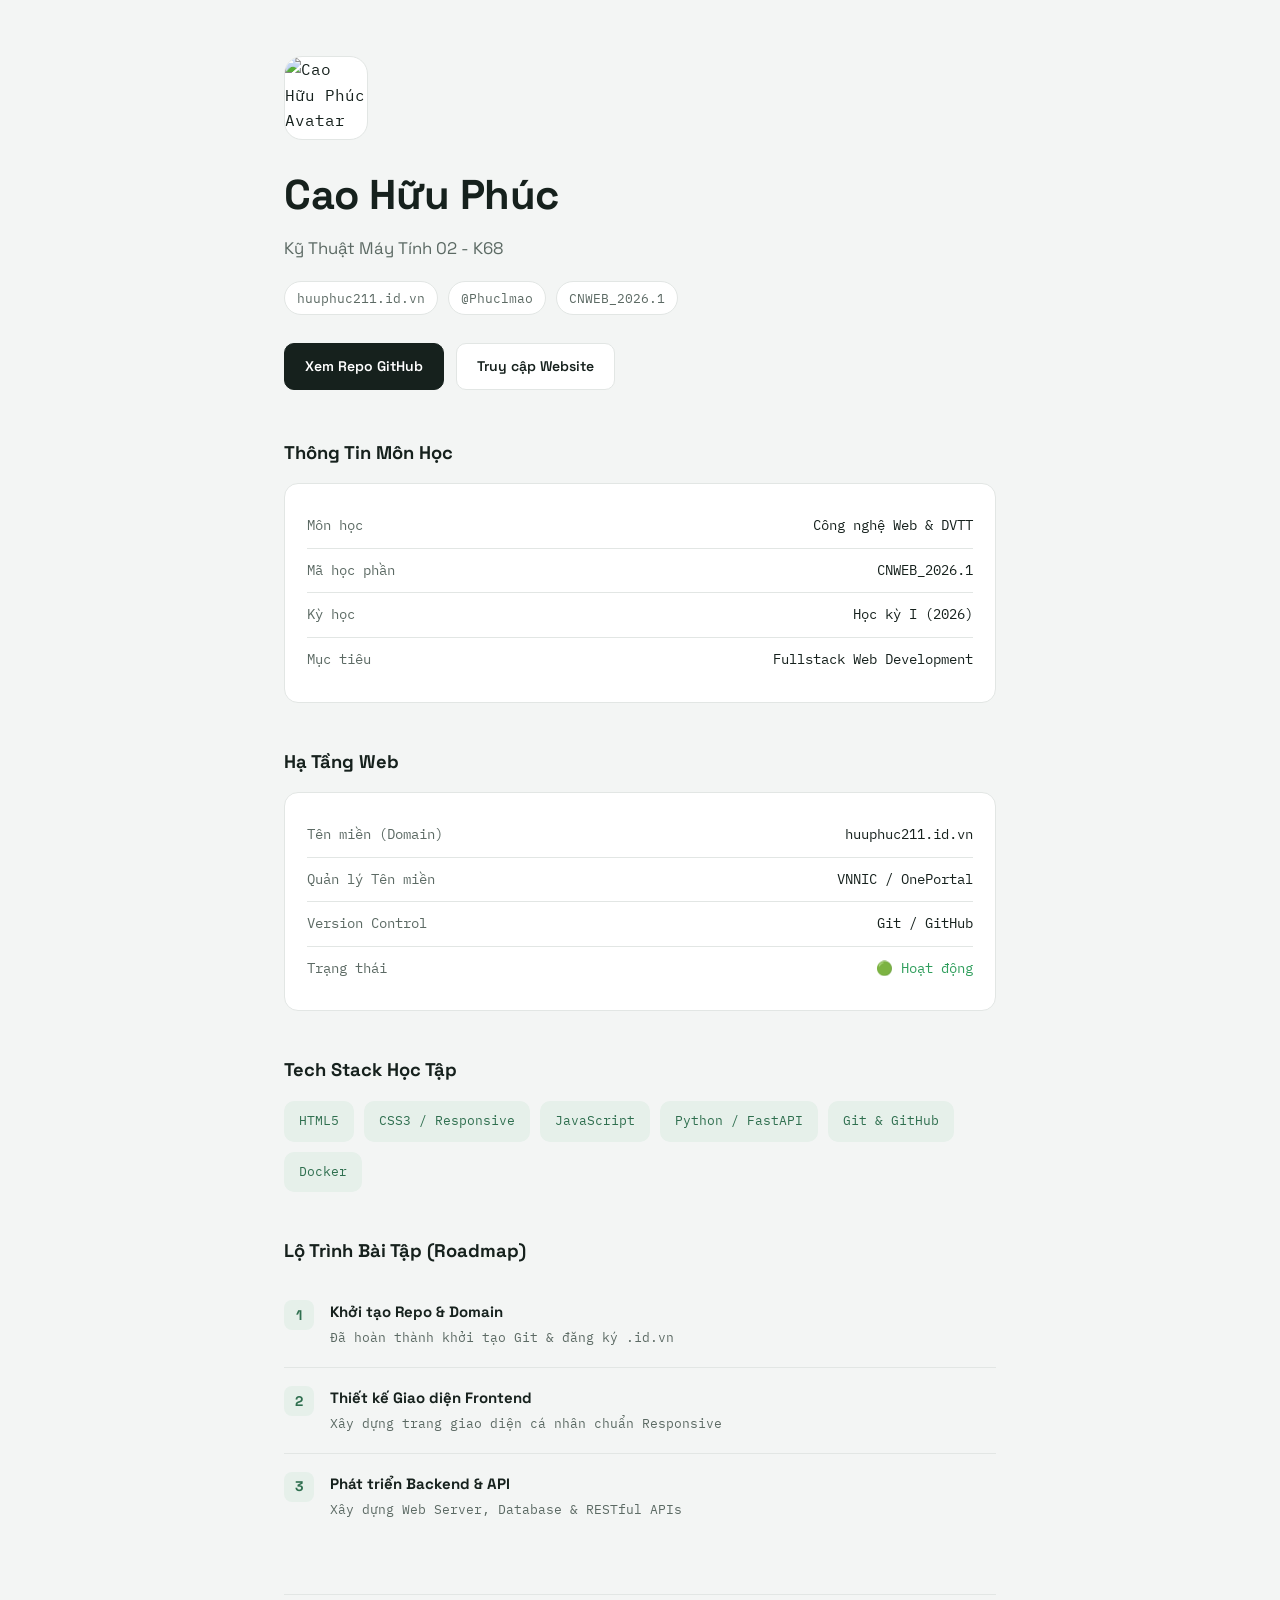
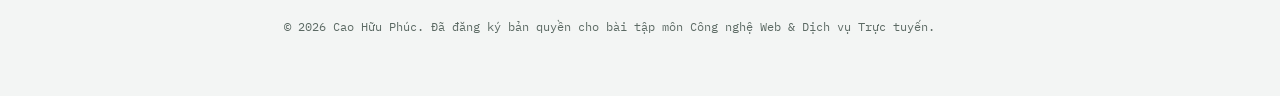
==== index.html @ 86d5ca9c "first commit" ====
<!DOCTYPE html>
<html lang="vi">
<head>
<meta charset="UTF-8">
<meta name="viewport" content="width=device-width, initial-scale=1.0">
<title>Cao Hữu Phúc | CNWEB_2026.1 Portfolio</title>
<meta name="description" content="Trang cá nhân & Hồ sơ môn học Công nghệ Web và Dịch vụ Trực tuyến - Cao Hữu Phúc">
<link rel="preconnect" href="https://fonts.googleapis.com">
<link rel="preconnect" href="https://fonts.gstatic.com" crossorigin>
<link href="https://fonts.googleapis.com/css2?family=Space+Grotesk:wght@400;500;600;700&family=IBM+Plex+Mono:wght@400;500&display=swap" rel="stylesheet">
<style>
  :root{
    --bg:#f3f5f4;
    --surface:#ffffff;
    --border:#e2e6e4;
    --ink:#16211d;
    --muted:#5c6a64;
    --accent:#2f6f4f;
    --accent-soft:#e6f0ea;
    --live:#2f9e5c;
    --font-head:'Space Grotesk', system-ui, sans-serif;
    --font-body:'IBM Plex Mono', ui-monospace, monospace;
  }
  *{box-sizing:border-box;}
  body{
    margin:0;
    background:var(--bg);
    color:var(--ink);
    font-family:var(--font-body);
    line-height:1.6;
  }
  .wrap{ max-width:760px; margin:0 auto; padding:56px 24px 60px; }

  /* Header */
  .avatar{
    width:84px;height:84px;border-radius:18px;
    object-fit:cover;
    border:1px solid var(--border);
    background:var(--surface);
    display:block;
    margin-bottom:22px;
  }
  h1{
    font-family:var(--font-head);
    font-size:clamp(2rem,5vw,2.6rem);
    font-weight:700;
    margin:0 0 6px;
    letter-spacing:-0.01em;
  }
  .role{
    font-family:var(--font-head);
    font-size:1.05rem;
    color:var(--muted);
    margin:0 0 20px;
  }
  .badges{
    display:flex; flex-wrap:wrap; gap:10px;
    margin-bottom:28px;
  }
  .badge{
    font-size:12.5px;
    padding:6px 12px;
    border:1px solid var(--border);
    border-radius:999px;
    background:var(--surface);
    color:var(--muted);
  }
  .cta-row{ display:flex; gap:12px; flex-wrap:wrap; margin-bottom:48px; }
  .btn{
    font-family:var(--font-head);
    font-weight:600;
    font-size:14px;
    text-decoration:none;
    padding:11px 20px;
    border-radius:10px;
    border:1px solid var(--border);
    color:var(--ink);
    background:var(--surface);
  }
  .btn.solid{ background:var(--ink); color:#fff; border-color:var(--ink); }

  /* Section */
  h2{
    font-family:var(--font-head);
    font-size:1.15rem;
    font-weight:700;
    margin:0 0 16px;
  }
  .section{ margin-bottom:44px; }
  .card{
    background:var(--surface);
    border:1px solid var(--border);
    border-radius:14px;
    padding:20px 22px;
  }
  .kv-row{
    display:flex; justify-content:space-between; gap:16px;
    padding:11px 0;
    border-top:1px solid var(--border);
    font-size:13.5px;
  }
  .kv-row:first-child{ border-top:none; }
  .kv-row dt{ color:var(--muted); }
  .kv-row dd{ margin:0; text-align:right; }
  .status-dot{ color:var(--live); }

  /* Tech stack */
  .tags{ display:flex; flex-wrap:wrap; gap:10px; }
  .tag{
    font-size:13px;
    padding:9px 14px;
    border-radius:10px;
    background:var(--accent-soft);
    color:var(--accent);
    border:1px solid transparent;
  }

  /* Roadmap */
  .roadmap{ list-style:none; margin:0; padding:0; }
  .roadmap li{
    display:flex; gap:16px;
    padding:18px 0;
    border-top:1px solid var(--border);
  }
  .roadmap li:first-child{ border-top:none; }
  .num{
    font-family:var(--font-head);
    font-weight:700;
    font-size:14px;
    width:30px;height:30px;flex-shrink:0;
    border-radius:8px;
    background:var(--accent-soft);
    color:var(--accent);
    display:flex;align-items:center;justify-content:center;
  }
  .roadmap h3{
    font-family:var(--font-head);
    font-size:15px; margin:0 0 4px;
  }
  .roadmap p{ margin:0; font-size:13px; color:var(--muted); }

  footer{
    margin-top:56px;
    padding-top:22px;
    border-top:1px solid var(--border);
    font-size:12px;
    color:var(--muted);
  }
</style>
</head>
<body>
<div class="wrap">

  <img class="avatar" src="https://github.com/Phuclmao.png" alt="Cao Hữu Phúc Avatar">

  <h1>Cao Hữu Phúc</h1>
  <p class="role">Kỹ Thuật Máy Tính 02 - K68</p>

  <div class="badges">
    <span class="badge">huuphuc211.id.vn</span>
    <span class="badge">@Phuclmao</span>
    <span class="badge">CNWEB_2026.1</span>
  </div>

  <div class="cta-row">
    <a class="btn solid" href="https://github.com/Phuclmao/CNWEB_2026.1">Xem Repo GitHub</a>
    <a class="btn" href="https://huuphuc211.id.vn">Truy cập Website</a>
  </div>

  <div class="section">
    <h2>Thông Tin Môn Học</h2>
    <div class="card">
      <dl style="margin:0;">
        <div class="kv-row"><dt>Môn học</dt><dd>Công nghệ Web &amp; DVTT</dd></div>
        <div class="kv-row"><dt>Mã học phần</dt><dd>CNWEB_2026.1</dd></div>
        <div class="kv-row"><dt>Kỳ học</dt><dd>Học kỳ I (2026)</dd></div>
        <div class="kv-row"><dt>Mục tiêu</dt><dd>Fullstack Web Development</dd></div>
      </dl>
    </div>
  </div>

  <div class="section">
    <h2>Hạ Tầng Web</h2>
    <div class="card">
      <dl style="margin:0;">
        <div class="kv-row"><dt>Tên miền (Domain)</dt><dd>huuphuc211.id.vn</dd></div>
        <div class="kv-row"><dt>Quản lý Tên miền</dt><dd>VNNIC / OnePortal</dd></div>
        <div class="kv-row"><dt>Version Control</dt><dd>Git / GitHub</dd></div>
        <div class="kv-row"><dt>Trạng thái</dt><dd class="status-dot">🟢 Hoạt động</dd></div>
      </dl>
    </div>
  </div>

  <div class="section">
    <h2>Tech Stack Học Tập</h2>
    <div class="tags">
      <span class="tag">HTML5</span>
      <span class="tag">CSS3 / Responsive</span>
      <span class="tag">JavaScript</span>
      <span class="tag">Python / FastAPI</span>
      <span class="tag">Git &amp; GitHub</span>
      <span class="tag">Docker</span>
    </div>
  </div>

  <div class="section">
    <h2>Lộ Trình Bài Tập (Roadmap)</h2>
    <ol class="roadmap">
      <li>
        <span class="num">1</span>
        <div>
          <h3>Khởi tạo Repo &amp; Domain</h3>
          <p>Đã hoàn thành khởi tạo Git &amp; đăng ký .id.vn</p>
        </div>
      </li>
      <li>
        <span class="num">2</span>
        <div>
          <h3>Thiết kế Giao diện Frontend</h3>
          <p>Xây dựng trang giao diện cá nhân chuẩn Responsive</p>
        </div>
      </li>
      <li>
        <span class="num">3</span>
        <div>
          <h3>Phát triển Backend &amp; API</h3>
          <p>Xây dựng Web Server, Database &amp; RESTful APIs</p>
        </div>
      </li>
    </ol>
  </div>

  <footer>
    © 2026 Cao Hữu Phúc. Đã đăng ký bản quyền cho bài tập môn Công nghệ Web &amp; Dịch vụ Trực tuyến.
  </footer>

</div>
</body>
</html>
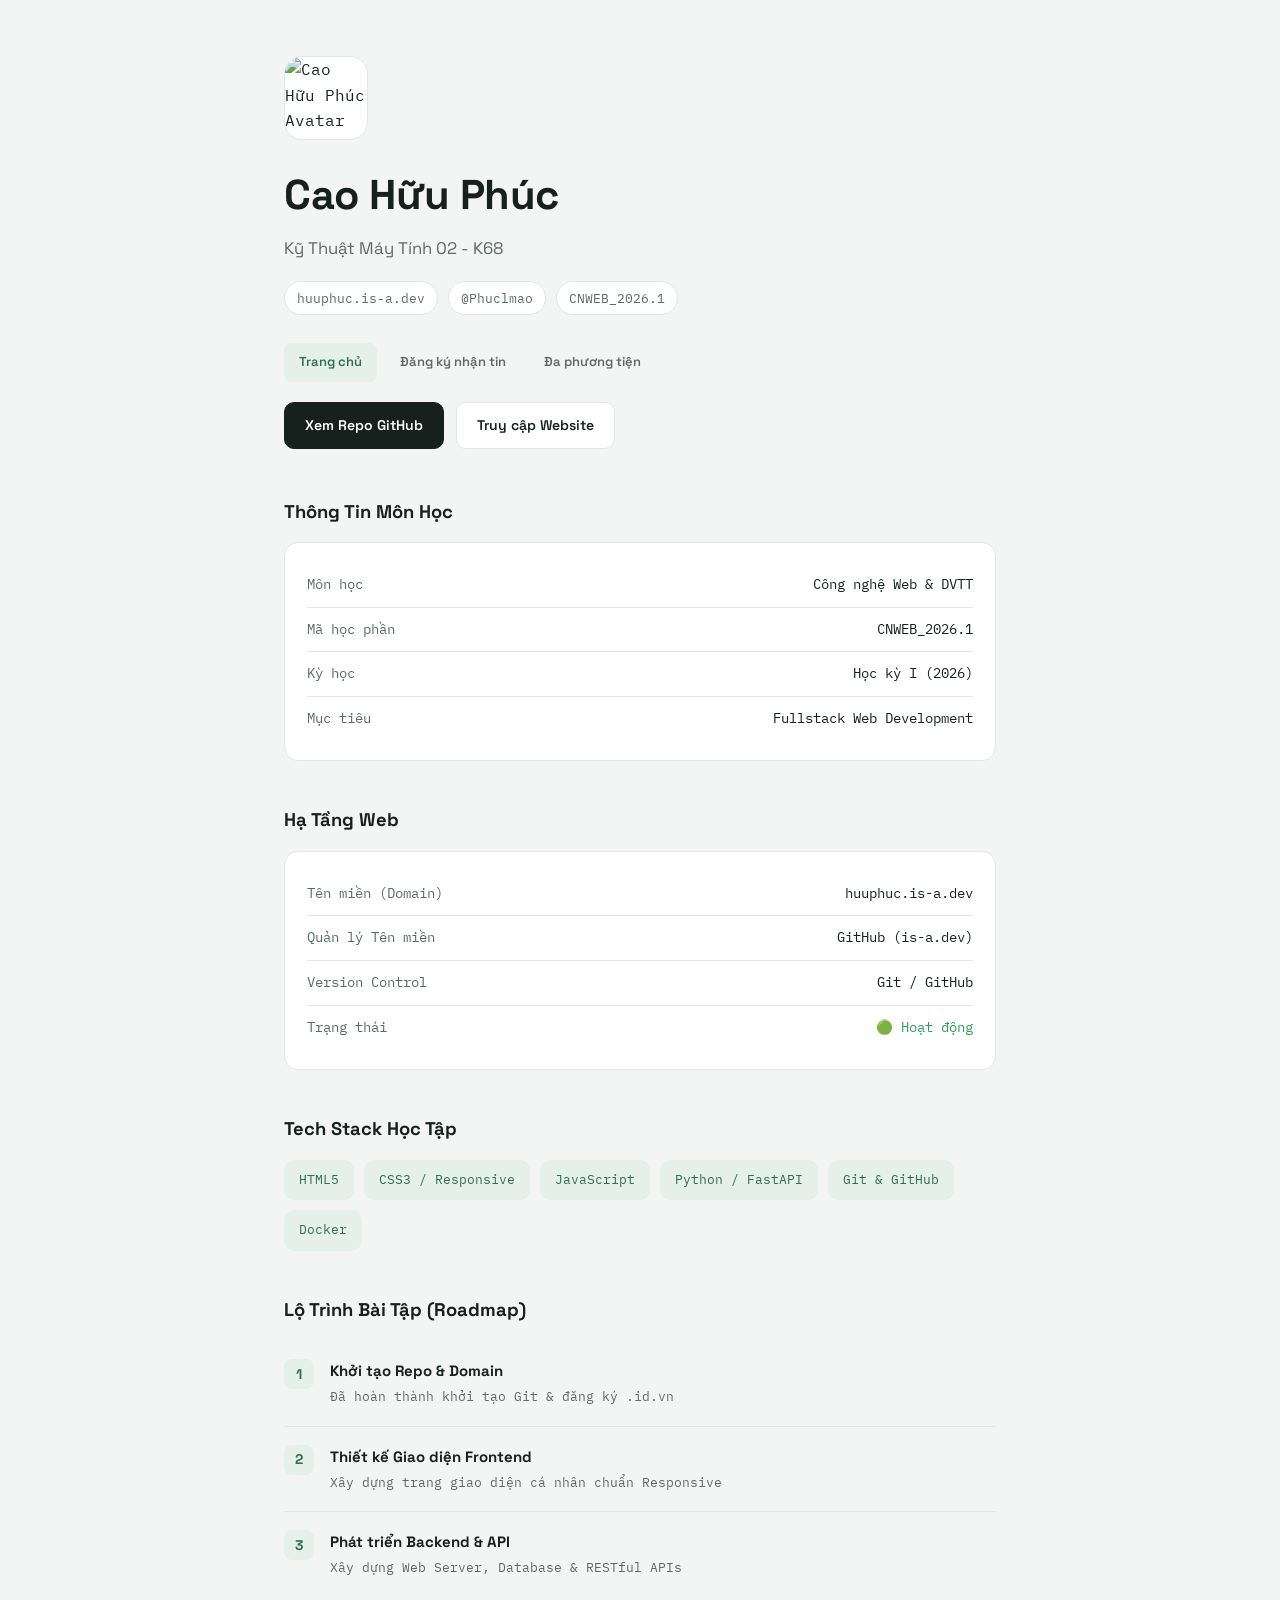
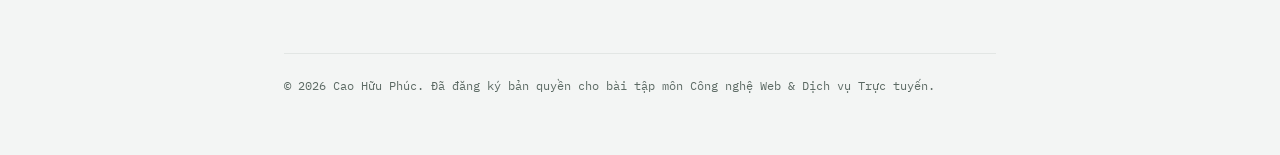
==== commit ae806d75: "Add files via upload" ====
--- a/index.html
+++ b/index.html
@@ -79,6 +79,16 @@
   }
   .btn.solid{ background:var(--ink); color:#fff; border-color:var(--ink); }
 
+  /* Site nav */
+  .site-nav{ display:flex; gap:8px; flex-wrap:wrap; margin-bottom:20px; }
+  .site-nav a{
+    font-family:var(--font-head); font-weight:600; font-size:13px;
+    padding:8px 14px; border-radius:8px; text-decoration:none;
+    color:var(--muted); border:1px solid transparent;
+  }
+  .site-nav a.active{ background:var(--accent-soft); color:var(--accent); }
+  .site-nav a:hover{ color:var(--ink); }
+
   /* Section */
   h2{
     font-family:var(--font-head);
@@ -157,14 +167,20 @@
   <p class="role">Kỹ Thuật Máy Tính 02 - K68</p>
 
   <div class="badges">
-    <span class="badge">huuphuc211.id.vn</span>
+    <span class="badge">huuphuc.is-a.dev</span>
     <span class="badge">@Phuclmao</span>
     <span class="badge">CNWEB_2026.1</span>
   </div>
 
+  <nav class="site-nav">
+    <a href="index.html" class="active">Trang chủ</a>
+    <a href="register.html">Đăng ký nhận tin</a>
+    <a href="media.html">Đa phương tiện</a>
+  </nav>
+
   <div class="cta-row">
     <a class="btn solid" href="https://github.com/Phuclmao/CNWEB_2026.1">Xem Repo GitHub</a>
-    <a class="btn" href="https://huuphuc211.id.vn">Truy cập Website</a>
+    <a class="btn" href="https://huuphuc.is-a.dev">Truy cập Website</a>
   </div>
 
   <div class="section">
@@ -183,8 +199,8 @@
     <h2>Hạ Tầng Web</h2>
     <div class="card">
       <dl style="margin:0;">
-        <div class="kv-row"><dt>Tên miền (Domain)</dt><dd>huuphuc211.id.vn</dd></div>
-        <div class="kv-row"><dt>Quản lý Tên miền</dt><dd>VNNIC / OnePortal</dd></div>
+        <div class="kv-row"><dt>Tên miền (Domain)</dt><dd>huuphuc.is-a.dev</dd></div>
+        <div class="kv-row"><dt>Quản lý Tên miền</dt><dd>GitHub (is-a.dev)</dd></div>
         <div class="kv-row"><dt>Version Control</dt><dd>Git / GitHub</dd></div>
         <div class="kv-row"><dt>Trạng thái</dt><dd class="status-dot">🟢 Hoạt động</dd></div>
       </dl>
